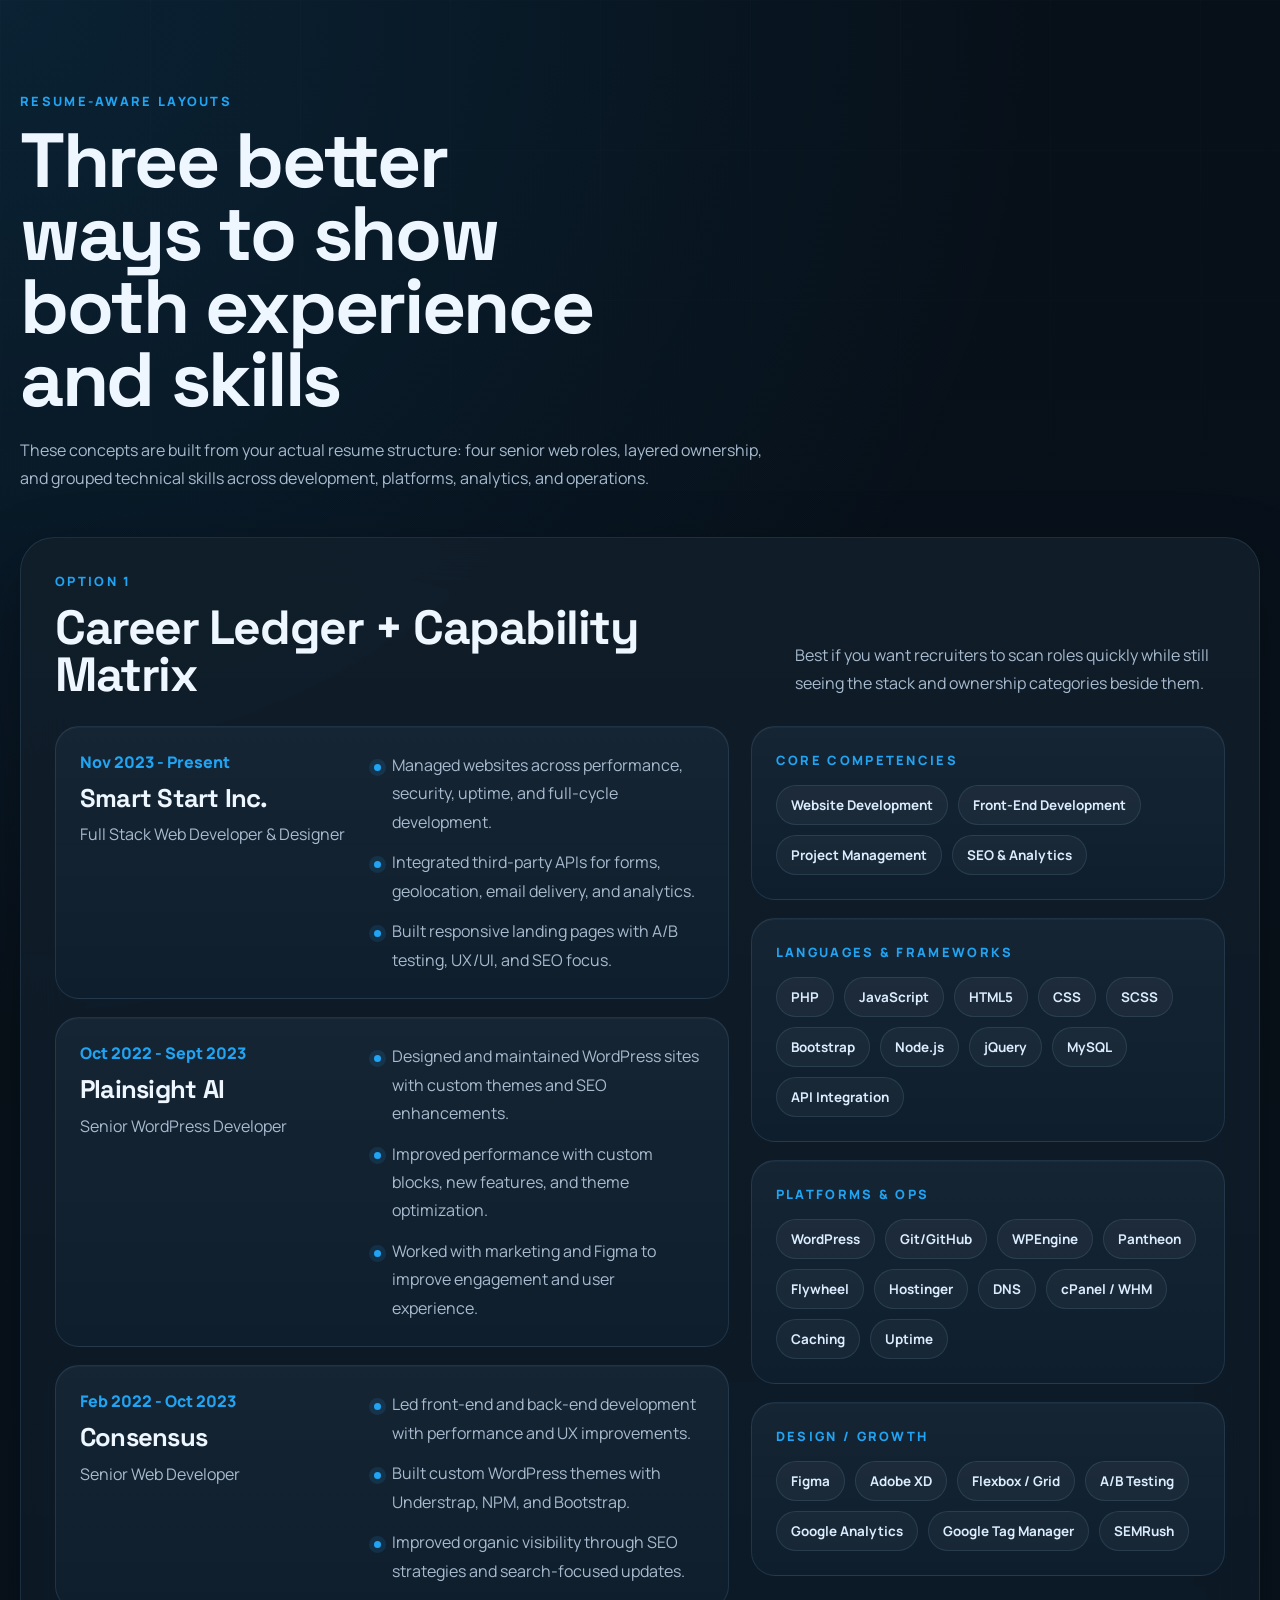
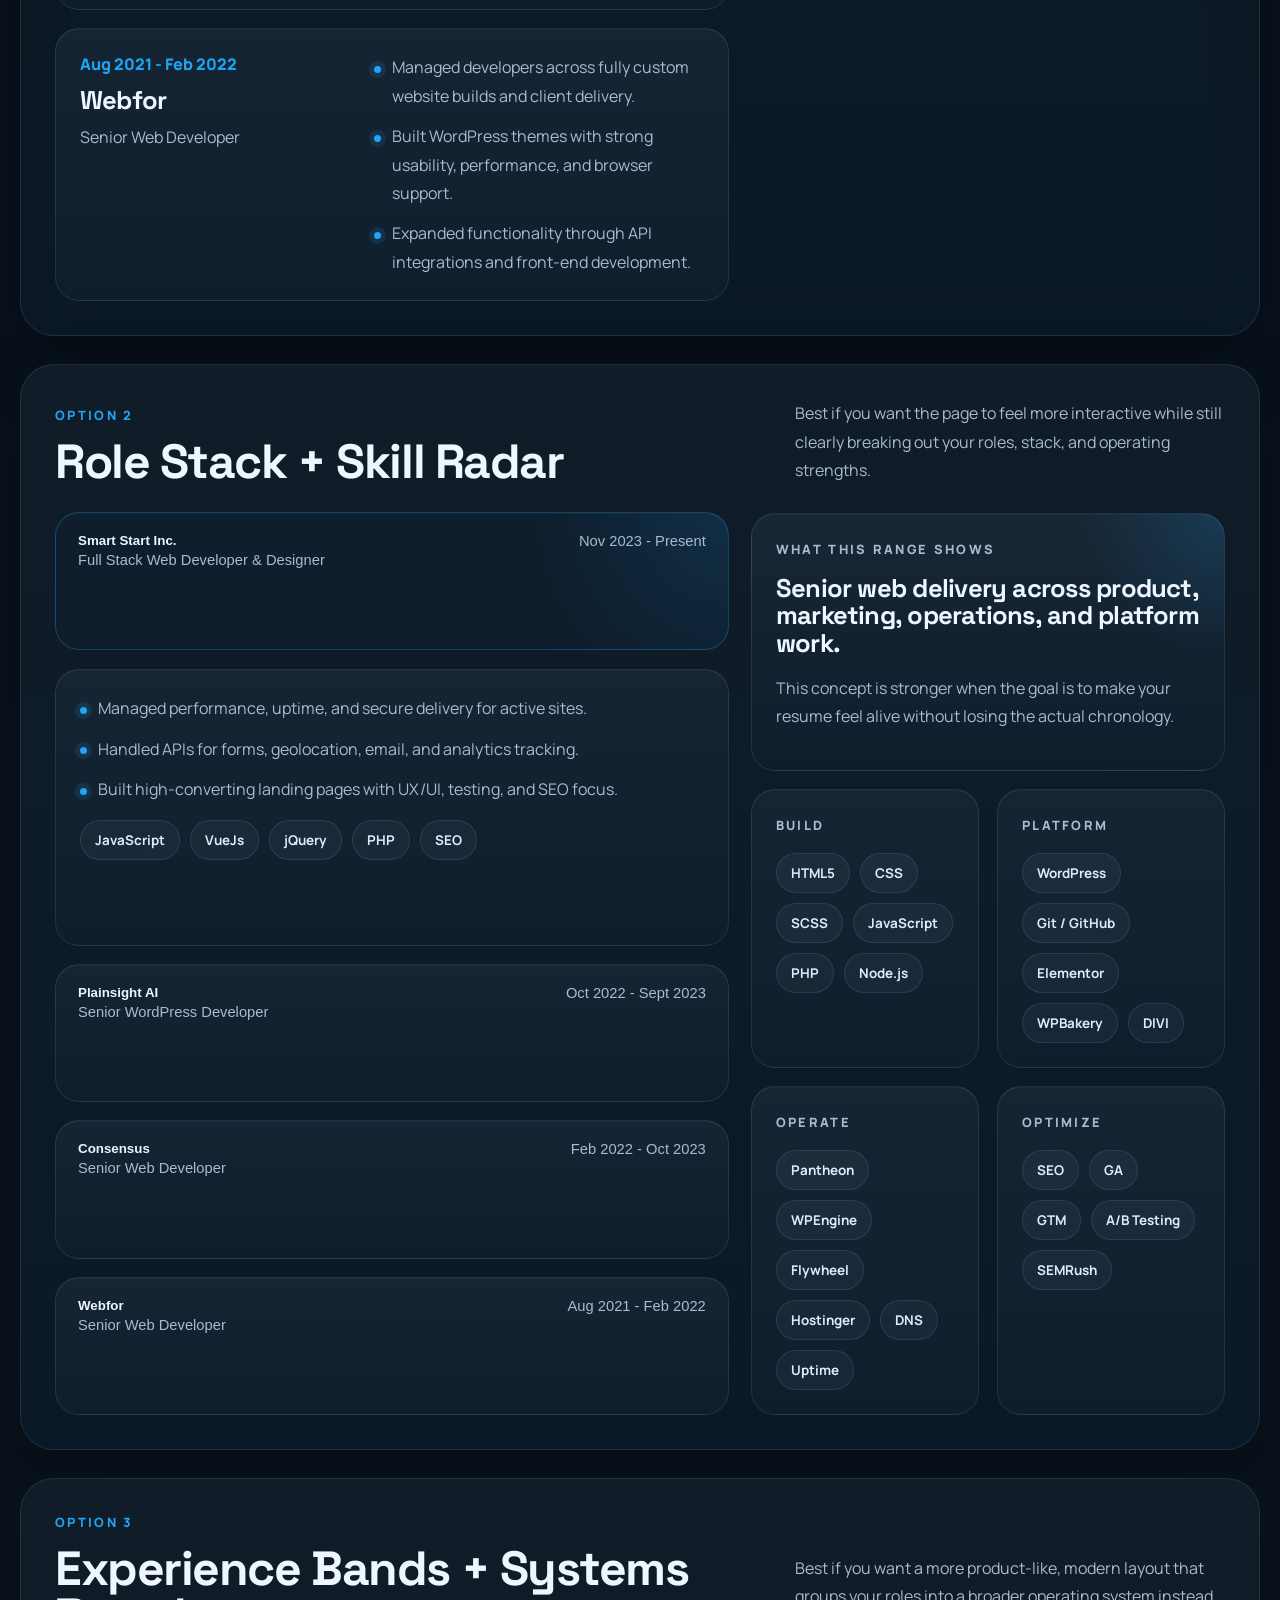
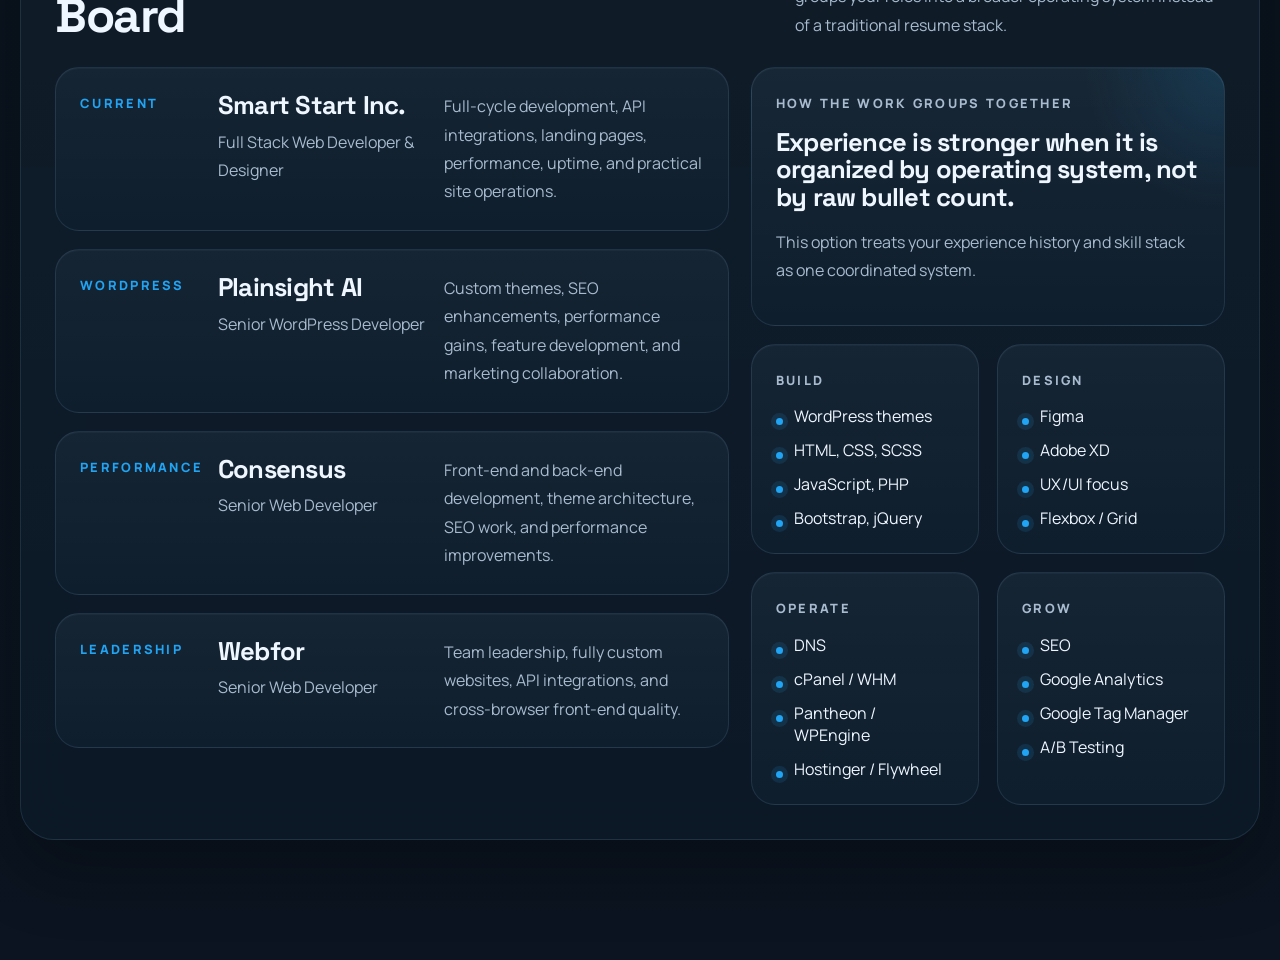
==== prototype/resume-aware-sections/index.html @ 576b7fcd "✅ Adds resume-aware section layouts." ====
<!DOCTYPE html>
<html lang="en">
  <head>
    <meta charset="UTF-8" />
    <meta name="viewport" content="width=device-width, initial-scale=1.0" />
    <title>Resume-Aware Section Explorations</title>
    <link rel="preconnect" href="https://fonts.googleapis.com" />
    <link rel="preconnect" href="https://fonts.gstatic.com" crossorigin />
    <link
      href="https://fonts.googleapis.com/css2?family=Space+Grotesk:wght@400;500;700&family=Manrope:wght@400;500;700&display=swap"
      rel="stylesheet"
    />
    <link rel="stylesheet" href="./styles.css" />
  </head>
  <body>
    <main class="page-shell">
      <header class="page-hero reveal">
        <p class="eyebrow">Resume-Aware Layouts</p>
        <h1>Three better ways to show both experience and skills</h1>
        <p class="hero-copy">
          These concepts are built from your actual resume structure: four senior
          web roles, layered ownership, and grouped technical skills across
          development, platforms, analytics, and operations.
        </p>
      </header>

      <section class="concept reveal" id="ledger-layout">
        <div class="concept-heading">
          <div>
            <p class="concept-label">Option 1</p>
            <h2>Career Ledger + Capability Matrix</h2>
          </div>
          <p class="concept-summary">
            Best if you want recruiters to scan roles quickly while still seeing
            the stack and ownership categories beside them.
          </p>
        </div>

        <div class="ledger-layout">
          <div class="career-ledger">
            <article class="role-card">
              <div class="role-meta">
                <p class="role-date">Nov 2023 - Present</p>
                <h3>Smart Start Inc.</h3>
                <p class="role-title">Full Stack Web Developer & Designer</p>
              </div>
              <ul class="role-points">
                <li>Managed websites across performance, security, uptime, and full-cycle development.</li>
                <li>Integrated third-party APIs for forms, geolocation, email delivery, and analytics.</li>
                <li>Built responsive landing pages with A/B testing, UX/UI, and SEO focus.</li>
              </ul>
            </article>

            <article class="role-card">
              <div class="role-meta">
                <p class="role-date">Oct 2022 - Sept 2023</p>
                <h3>Plainsight AI</h3>
                <p class="role-title">Senior WordPress Developer</p>
              </div>
              <ul class="role-points">
                <li>Designed and maintained WordPress sites with custom themes and SEO enhancements.</li>
                <li>Improved performance with custom blocks, new features, and theme optimization.</li>
                <li>Worked with marketing and Figma to improve engagement and user experience.</li>
              </ul>
            </article>

            <article class="role-card">
              <div class="role-meta">
                <p class="role-date">Feb 2022 - Oct 2023</p>
                <h3>Consensus</h3>
                <p class="role-title">Senior Web Developer</p>
              </div>
              <ul class="role-points">
                <li>Led front-end and back-end development with performance and UX improvements.</li>
                <li>Built custom WordPress themes with Understrap, NPM, and Bootstrap.</li>
                <li>Improved organic visibility through SEO strategies and search-focused updates.</li>
              </ul>
            </article>

            <article class="role-card">
              <div class="role-meta">
                <p class="role-date">Aug 2021 - Feb 2022</p>
                <h3>Webfor</h3>
                <p class="role-title">Senior Web Developer</p>
              </div>
              <ul class="role-points">
                <li>Managed developers across fully custom website builds and client delivery.</li>
                <li>Built WordPress themes with strong usability, performance, and browser support.</li>
                <li>Expanded functionality through API integrations and front-end development.</li>
              </ul>
            </article>
          </div>

          <aside class="capability-matrix">
            <div class="matrix-card">
              <p class="mini-label">Core Competencies</p>
              <div class="chip-cluster">
                <span>Website Development</span>
                <span>Front-End Development</span>
                <span>Project Management</span>
                <span>SEO & Analytics</span>
              </div>
            </div>

            <div class="matrix-card">
              <p class="mini-label">Languages & Frameworks</p>
              <div class="chip-cluster">
                <span>PHP</span>
                <span>JavaScript</span>
                <span>HTML5</span>
                <span>CSS</span>
                <span>SCSS</span>
                <span>Bootstrap</span>
                <span>Node.js</span>
                <span>jQuery</span>
                <span>MySQL</span>
                <span>API Integration</span>
              </div>
            </div>

            <div class="matrix-card">
              <p class="mini-label">Platforms & Ops</p>
              <div class="chip-cluster">
                <span>WordPress</span>
                <span>Git/GitHub</span>
                <span>WPEngine</span>
                <span>Pantheon</span>
                <span>Flywheel</span>
                <span>Hostinger</span>
                <span>DNS</span>
                <span>cPanel / WHM</span>
                <span>Caching</span>
                <span>Uptime</span>
              </div>
            </div>

            <div class="matrix-card">
              <p class="mini-label">Design / Growth</p>
              <div class="chip-cluster">
                <span>Figma</span>
                <span>Adobe XD</span>
                <span>Flexbox / Grid</span>
                <span>A/B Testing</span>
                <span>Google Analytics</span>
                <span>Google Tag Manager</span>
                <span>SEMRush</span>
              </div>
            </div>
          </aside>
        </div>
      </section>

      <section class="concept reveal" id="accordion-layout">
        <div class="concept-heading">
          <div>
            <p class="concept-label">Option 2</p>
            <h2>Role Stack + Skill Radar</h2>
          </div>
          <p class="concept-summary">
            Best if you want the page to feel more interactive while still
            clearly breaking out your roles, stack, and operating strengths.
          </p>
        </div>

        <div class="accordion-layout">
          <div class="role-stack">
            <button class="role-toggle is-active" type="button" data-role="smartstart">
              <span>
                <strong>Smart Start Inc.</strong>
                <small>Full Stack Web Developer & Designer</small>
              </span>
              <em>Nov 2023 - Present</em>
            </button>
            <div class="role-panel is-active" data-role-panel="smartstart">
              <ul class="role-points">
                <li>Managed performance, uptime, and secure delivery for active sites.</li>
                <li>Handled APIs for forms, geolocation, email, and analytics tracking.</li>
                <li>Built high-converting landing pages with UX/UI, testing, and SEO focus.</li>
              </ul>
              <div class="panel-tags">
                <span>JavaScript</span>
                <span>VueJs</span>
                <span>jQuery</span>
                <span>PHP</span>
                <span>SEO</span>
              </div>
            </div>

            <button class="role-toggle" type="button" data-role="plainsight">
              <span>
                <strong>Plainsight AI</strong>
                <small>Senior WordPress Developer</small>
              </span>
              <em>Oct 2022 - Sept 2023</em>
            </button>
            <div class="role-panel" data-role-panel="plainsight">
              <ul class="role-points">
                <li>Built and maintained WordPress sites with custom themes and SEO enhancements.</li>
                <li>Improved engagement with custom blocks, features, and theme optimization.</li>
                <li>Collaborated with marketing in Figma to design and launch a new site.</li>
              </ul>
              <div class="panel-tags">
                <span>WordPress</span>
                <span>Custom Themes</span>
                <span>Figma</span>
                <span>Pantheon</span>
                <span>WPEngine</span>
              </div>
            </div>

            <button class="role-toggle" type="button" data-role="consensus">
              <span>
                <strong>Consensus</strong>
                <small>Senior Web Developer</small>
              </span>
              <em>Feb 2022 - Oct 2023</em>
            </button>
            <div class="role-panel" data-role-panel="consensus">
              <ul class="role-points">
                <li>Led front-end and back-end work with performance and UX improvement goals.</li>
                <li>Built custom themes using Understrap, NPM, and Bootstrap.</li>
                <li>Drove organic growth through SEO strategy and site improvements.</li>
              </ul>
              <div class="panel-tags">
                <span>Understrap</span>
                <span>NPM</span>
                <span>Bootstrap</span>
                <span>SEO</span>
                <span>Performance</span>
              </div>
            </div>

            <button class="role-toggle" type="button" data-role="webfor">
              <span>
                <strong>Webfor</strong>
                <small>Senior Web Developer</small>
              </span>
              <em>Aug 2021 - Feb 2022</em>
            </button>
            <div class="role-panel" data-role-panel="webfor">
              <ul class="role-points">
                <li>Managed developers on fully custom websites and client delivery.</li>
                <li>Built WordPress themes with a focus on usability and performance.</li>
                <li>Extended functionality with API integrations and front-end work.</li>
              </ul>
              <div class="panel-tags">
                <span>Leadership</span>
                <span>WordPress</span>
                <span>APIs</span>
                <span>Client Delivery</span>
                <span>Usability</span>
              </div>
            </div>
          </div>

          <aside class="skill-radar">
            <div class="radar-card radar-card-large">
              <p class="mini-label">What This Range Shows</p>
              <h3>Senior web delivery across product, marketing, operations, and platform work.</h3>
              <p>
                This concept is stronger when the goal is to make your resume feel
                alive without losing the actual chronology.
              </p>
            </div>

            <div class="radar-card">
              <p class="mini-label">Build</p>
              <div class="chip-cluster">
                <span>HTML5</span>
                <span>CSS</span>
                <span>SCSS</span>
                <span>JavaScript</span>
                <span>PHP</span>
                <span>Node.js</span>
              </div>
            </div>

            <div class="radar-card">
              <p class="mini-label">Platform</p>
              <div class="chip-cluster">
                <span>WordPress</span>
                <span>Git / GitHub</span>
                <span>Elementor</span>
                <span>WPBakery</span>
                <span>DIVI</span>
              </div>
            </div>

            <div class="radar-card">
              <p class="mini-label">Operate</p>
              <div class="chip-cluster">
                <span>Pantheon</span>
                <span>WPEngine</span>
                <span>Flywheel</span>
                <span>Hostinger</span>
                <span>DNS</span>
                <span>Uptime</span>
              </div>
            </div>

            <div class="radar-card">
              <p class="mini-label">Optimize</p>
              <div class="chip-cluster">
                <span>SEO</span>
                <span>GA</span>
                <span>GTM</span>
                <span>A/B Testing</span>
                <span>SEMRush</span>
              </div>
            </div>
          </aside>
        </div>
      </section>

      <section class="concept reveal" id="systems-layout">
        <div class="concept-heading">
          <div>
            <p class="concept-label">Option 3</p>
            <h2>Experience Bands + Systems Board</h2>
          </div>
          <p class="concept-summary">
            Best if you want a more product-like, modern layout that groups your
            roles into a broader operating system instead of a traditional resume stack.
          </p>
        </div>

        <div class="systems-layout">
          <div class="experience-bands">
            <article class="band-card">
              <p class="band-kicker">Current</p>
              <div>
                <h3>Smart Start Inc.</h3>
                <p class="band-role">Full Stack Web Developer & Designer</p>
              </div>
              <p class="band-copy">
                Full-cycle development, API integrations, landing pages, performance, uptime,
                and practical site operations.
              </p>
            </article>

            <article class="band-card">
              <p class="band-kicker">WordPress</p>
              <div>
                <h3>Plainsight AI</h3>
                <p class="band-role">Senior WordPress Developer</p>
              </div>
              <p class="band-copy">
                Custom themes, SEO enhancements, performance gains, feature development,
                and marketing collaboration.
              </p>
            </article>

            <article class="band-card">
              <p class="band-kicker">Performance</p>
              <div>
                <h3>Consensus</h3>
                <p class="band-role">Senior Web Developer</p>
              </div>
              <p class="band-copy">
                Front-end and back-end development, theme architecture, SEO work,
                and performance improvements.
              </p>
            </article>

            <article class="band-card">
              <p class="band-kicker">Leadership</p>
              <div>
                <h3>Webfor</h3>
                <p class="band-role">Senior Web Developer</p>
              </div>
              <p class="band-copy">
                Team leadership, fully custom websites, API integrations, and
                cross-browser front-end quality.
              </p>
            </article>
          </div>

          <div class="systems-board">
            <article class="systems-card systems-card-large">
              <p class="mini-label">How The Work Groups Together</p>
              <h3>Experience is stronger when it is organized by operating system, not by raw bullet count.</h3>
              <p>
                This option treats your experience history and skill stack as one
                coordinated system.
              </p>
            </article>

            <article class="systems-card">
              <p class="mini-label">Build</p>
              <ul class="mini-list">
                <li>WordPress themes</li>
                <li>HTML, CSS, SCSS</li>
                <li>JavaScript, PHP</li>
                <li>Bootstrap, jQuery</li>
              </ul>
            </article>

            <article class="systems-card">
              <p class="mini-label">Design</p>
              <ul class="mini-list">
                <li>Figma</li>
                <li>Adobe XD</li>
                <li>UX/UI focus</li>
                <li>Flexbox / Grid</li>
              </ul>
            </article>

            <article class="systems-card">
              <p class="mini-label">Operate</p>
              <ul class="mini-list">
                <li>DNS</li>
                <li>cPanel / WHM</li>
                <li>Pantheon / WPEngine</li>
                <li>Hostinger / Flywheel</li>
              </ul>
            </article>

            <article class="systems-card">
              <p class="mini-label">Grow</p>
              <ul class="mini-list">
                <li>SEO</li>
                <li>Google Analytics</li>
                <li>Google Tag Manager</li>
                <li>A/B Testing</li>
              </ul>
            </article>
          </div>
        </div>
      </section>
    </main>

    <script src="./app.js"></script>
  </body>
</html>
---- prototype/resume-aware-sections/styles.css ----
:root {
  --bg: #071019;
  --bg-soft: #0b1723;
  --surface: rgba(13, 26, 40, 0.82);
  --surface-strong: rgba(15, 31, 47, 0.95);
  --line: rgba(129, 185, 216, 0.14);
  --line-strong: rgba(32, 164, 243, 0.28);
  --text: #eef6ff;
  --text-soft: #a8bbcf;
  --accent: #20a4f3;
  --shadow: 0 28px 70px rgba(0, 0, 0, 0.3);
  --radius-xl: 34px;
  --radius-lg: 24px;
  --radius-md: 18px;
}

* {
  box-sizing: border-box;
}

html {
  scroll-behavior: smooth;
}

body {
  margin: 0;
  min-height: 100vh;
  background:
    radial-gradient(circle at top left, rgba(32, 164, 243, 0.12), transparent 24%),
    linear-gradient(180deg, #071019 0%, #0b1420 100%);
  color: var(--text);
  font-family: "Manrope", sans-serif;
}

body::before {
  content: "";
  position: fixed;
  inset: 0;
  pointer-events: none;
  background-image:
    linear-gradient(rgba(255, 255, 255, 0.015) 1px, transparent 1px),
    linear-gradient(90deg, rgba(255, 255, 255, 0.015) 1px, transparent 1px);
  background-size: 150px 150px;
  mask-image: linear-gradient(180deg, rgba(0, 0, 0, 0.82), transparent 90%);
}

.page-shell {
  width: min(1240px, calc(100% - 40px));
  margin: 0 auto;
  padding: 92px 0 120px;
}

.page-hero,
.concept {
  opacity: 0;
  transform: translateY(24px);
  transition:
    opacity 480ms ease,
    transform 480ms ease;
}

.page-hero.is-visible,
.concept.is-visible {
  opacity: 1;
  transform: translateY(0);
}

.page-hero {
  margin-bottom: 44px;
}

.eyebrow,
.concept-label,
.mini-label,
.band-kicker {
  margin: 0 0 14px;
  color: var(--accent);
  font-size: 0.8rem;
  font-weight: 800;
  letter-spacing: 0.18em;
  text-transform: uppercase;
}

h1,
h2,
h3 {
  margin: 0;
  font-family: "Space Grotesk", sans-serif;
  font-weight: 700;
  letter-spacing: -0.03em;
}

h1 {
  max-width: 12ch;
  font-size: clamp(3rem, 6vw, 5.3rem);
  line-height: 0.95;
}

h2 {
  font-size: clamp(2rem, 4vw, 3rem);
  line-height: 0.98;
}

h3 {
  font-size: clamp(1.22rem, 2vw, 1.75rem);
  line-height: 1.08;
}

.hero-copy,
.concept-summary,
.role-points li,
.role-title,
.band-copy,
.band-role,
.systems-card p,
.radar-card p {
  color: var(--text-soft);
  line-height: 1.78;
}

.hero-copy {
  max-width: 760px;
  margin-top: 20px;
}

.concept {
  margin-top: 28px;
  padding: 34px;
  border: 1px solid var(--line);
  border-radius: var(--radius-xl);
  background:
    linear-gradient(180deg, rgba(255, 255, 255, 0.02), transparent 100%),
    var(--surface);
  box-shadow: var(--shadow);
  backdrop-filter: blur(24px);
}

.concept-heading {
  display: flex;
  justify-content: space-between;
  gap: 24px;
  align-items: end;
  margin-bottom: 28px;
}

.concept-summary {
  max-width: 430px;
  margin: 0;
}

.ledger-layout,
.accordion-layout,
.systems-layout {
  display: grid;
  grid-template-columns: minmax(0, 1.35fr) minmax(300px, 0.95fr);
  gap: 22px;
}

.career-ledger,
.role-stack,
.experience-bands,
.capability-matrix,
.skill-radar,
.systems-board {
  display: grid;
  gap: 18px;
}

.role-card,
.matrix-card,
.role-toggle,
.role-panel,
.radar-card,
.band-card,
.systems-card {
  border: 1px solid var(--line);
  border-radius: var(--radius-lg);
  background:
    linear-gradient(180deg, rgba(255, 255, 255, 0.03), transparent),
    var(--surface-strong);
  box-shadow: inset 0 1px 0 rgba(255, 255, 255, 0.03);
}

.role-card,
.matrix-card,
.role-panel,
.radar-card,
.band-card,
.systems-card {
  padding: 24px;
}

.role-card {
  display: grid;
  grid-template-columns: minmax(220px, 0.9fr) minmax(0, 1.1fr);
  gap: 24px;
}

.role-date {
  margin: 0 0 12px;
  color: var(--accent);
  font-weight: 800;
}

.role-title,
.band-role {
  margin-top: 8px;
}

.role-points,
.mini-list {
  margin: 0;
  padding: 0;
  list-style: none;
}

.role-points li,
.mini-list li {
  position: relative;
  padding-left: 18px;
}

.role-points li + li,
.mini-list li + li {
  margin-top: 12px;
}

.role-points li::before,
.mini-list li::before {
  content: "";
  position: absolute;
  left: 0;
  top: 0.8em;
  width: 7px;
  height: 7px;
  border-radius: 50%;
  background: var(--accent);
  box-shadow: 0 0 0 5px rgba(32, 164, 243, 0.12);
}

.capability-matrix {
  align-content: start;
}

.matrix-card,
.radar-card,
.systems-card {
  min-height: 150px;
}

.chip-cluster,
.panel-tags {
  display: flex;
  flex-wrap: wrap;
  gap: 10px;
  margin-top: 16px;
}

.chip-cluster span,
.panel-tags span {
  padding: 10px 14px;
  border: 1px solid var(--line);
  border-radius: 999px;
  background: rgba(255, 255, 255, 0.04);
  color: #dcecff;
  font-size: 0.84rem;
  font-weight: 700;
}

.role-toggle {
  display: flex;
  justify-content: space-between;
  gap: 18px;
  width: 100%;
  padding: 20px 22px;
  color: var(--text);
  text-align: left;
  cursor: pointer;
  transition:
    border-color 180ms ease,
    transform 180ms ease,
    background 180ms ease;
}

.role-toggle span {
  display: grid;
  gap: 4px;
}

.role-toggle small,
.role-toggle em {
  color: var(--text-soft);
  font-size: 0.92rem;
  font-style: normal;
}

.role-toggle.is-active,
.role-toggle:hover,
.role-toggle:focus-visible {
  border-color: var(--line-strong);
  background:
    radial-gradient(circle at right top, rgba(32, 164, 243, 0.12), transparent 28%),
    var(--surface-strong);
  transform: translateY(-1px);
  outline: none;
}

.role-panel {
  display: none;
}

.role-panel.is-active {
  display: block;
}

.skill-radar {
  grid-template-columns: repeat(2, minmax(0, 1fr));
}

.radar-card-large {
  grid-column: span 2;
  background:
    radial-gradient(circle at top right, rgba(32, 164, 243, 0.16), transparent 26%),
    linear-gradient(180deg, rgba(255, 255, 255, 0.04), transparent),
    var(--surface-strong);
}

.experience-bands {
  align-content: start;
}

.band-card {
  display: grid;
  grid-template-columns: 120px minmax(200px, 0.8fr) minmax(0, 1fr);
  gap: 18px;
  align-items: start;
}

.band-kicker {
  margin-top: 2px;
}

.band-copy {
  margin: 0;
}

.systems-board {
  grid-template-columns: repeat(2, minmax(0, 1fr));
}

.systems-card-large {
  grid-column: span 2;
  background:
    radial-gradient(circle at top right, rgba(32, 164, 243, 0.14), transparent 26%),
    linear-gradient(180deg, rgba(255, 255, 255, 0.04), transparent),
    var(--surface-strong);
}

@media (max-width: 1040px) {
  .ledger-layout,
  .accordion-layout,
  .systems-layout,
  .role-card,
  .band-card {
    grid-template-columns: 1fr;
  }

  .concept-heading {
    display: grid;
  }

  .concept-summary {
    max-width: 100%;
  }
}

@media (max-width: 720px) {
  .page-shell {
    width: min(100% - 20px, 720px);
    padding: 72px 0 88px;
  }

  .concept {
    padding: 22px;
  }

  .skill-radar,
  .systems-board {
    grid-template-columns: 1fr;
  }

  .radar-card-large,
  .systems-card-large {
    grid-column: span 1;
  }

  .role-toggle {
    display: grid;
  }
}

@media (prefers-reduced-motion: reduce) {
  html {
    scroll-behavior: auto;
  }

  .page-hero,
  .concept,
  .role-toggle {
    transition: none;
  }
}
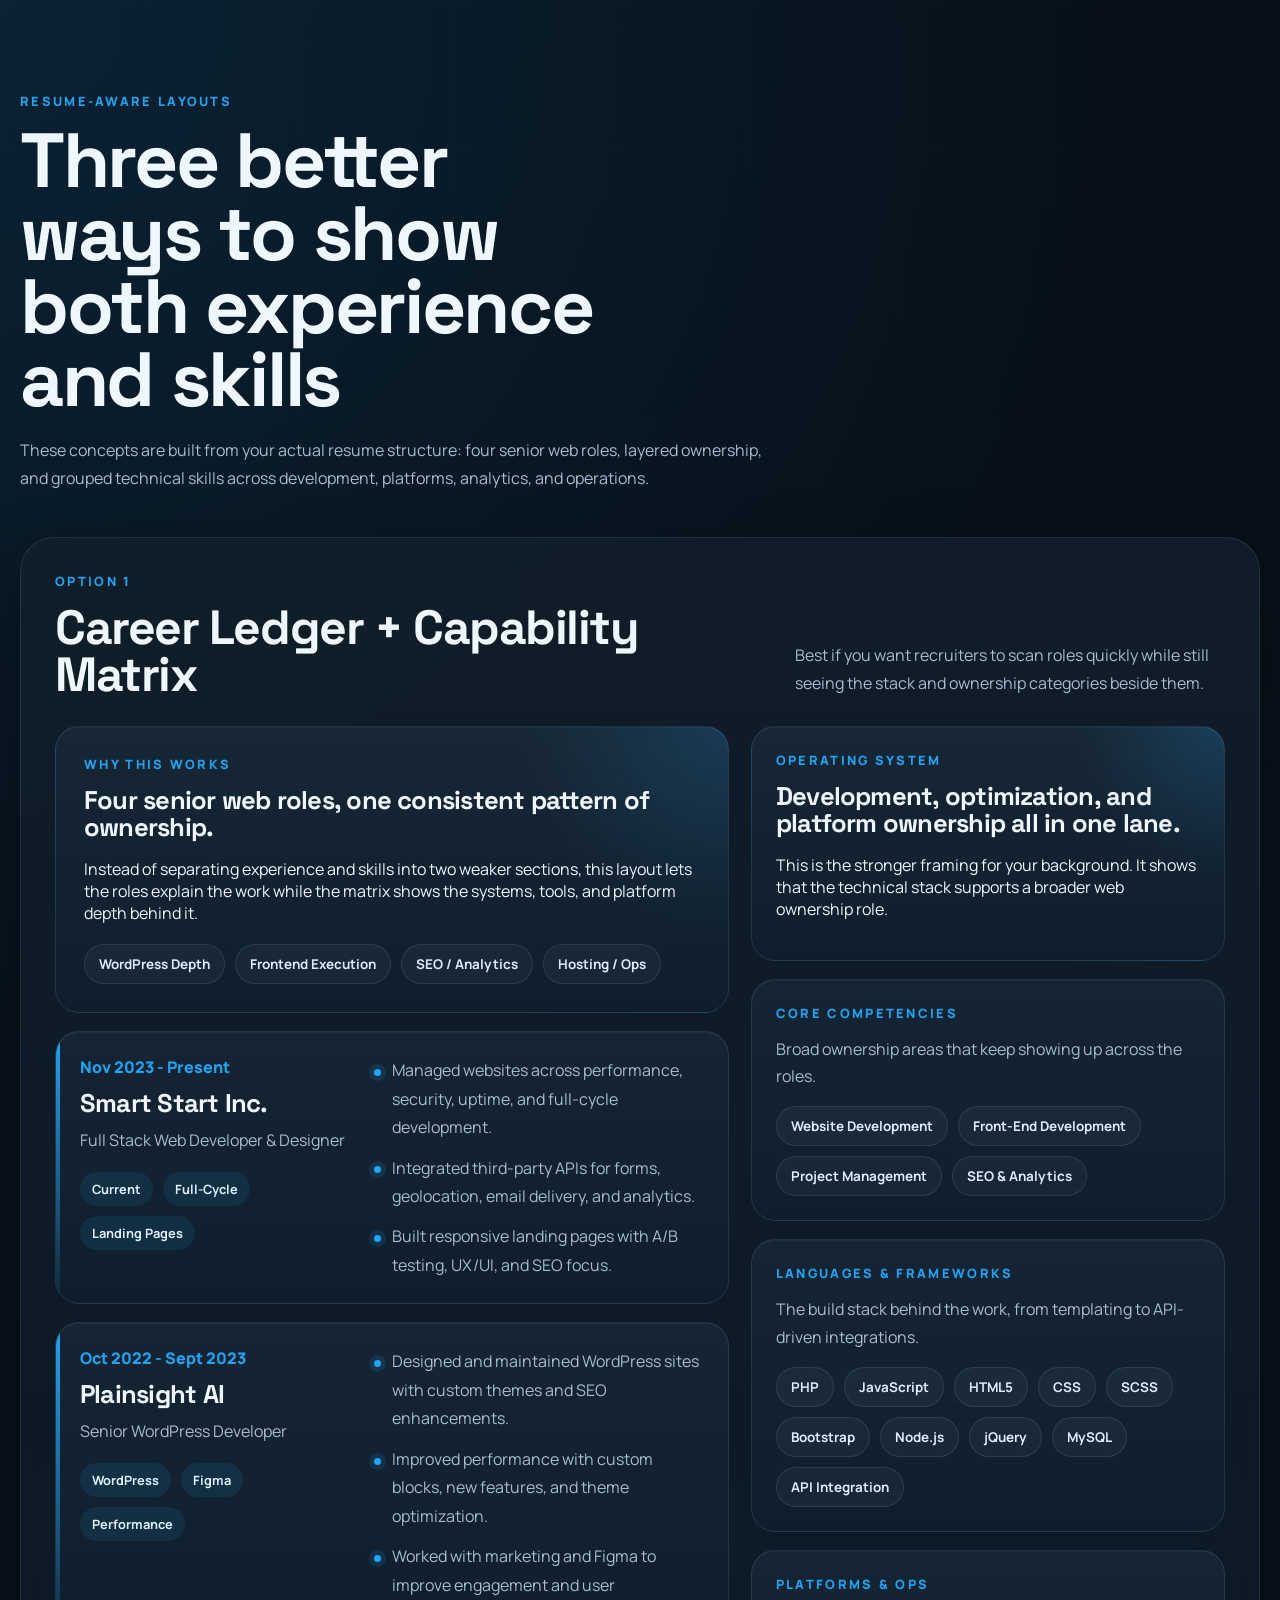
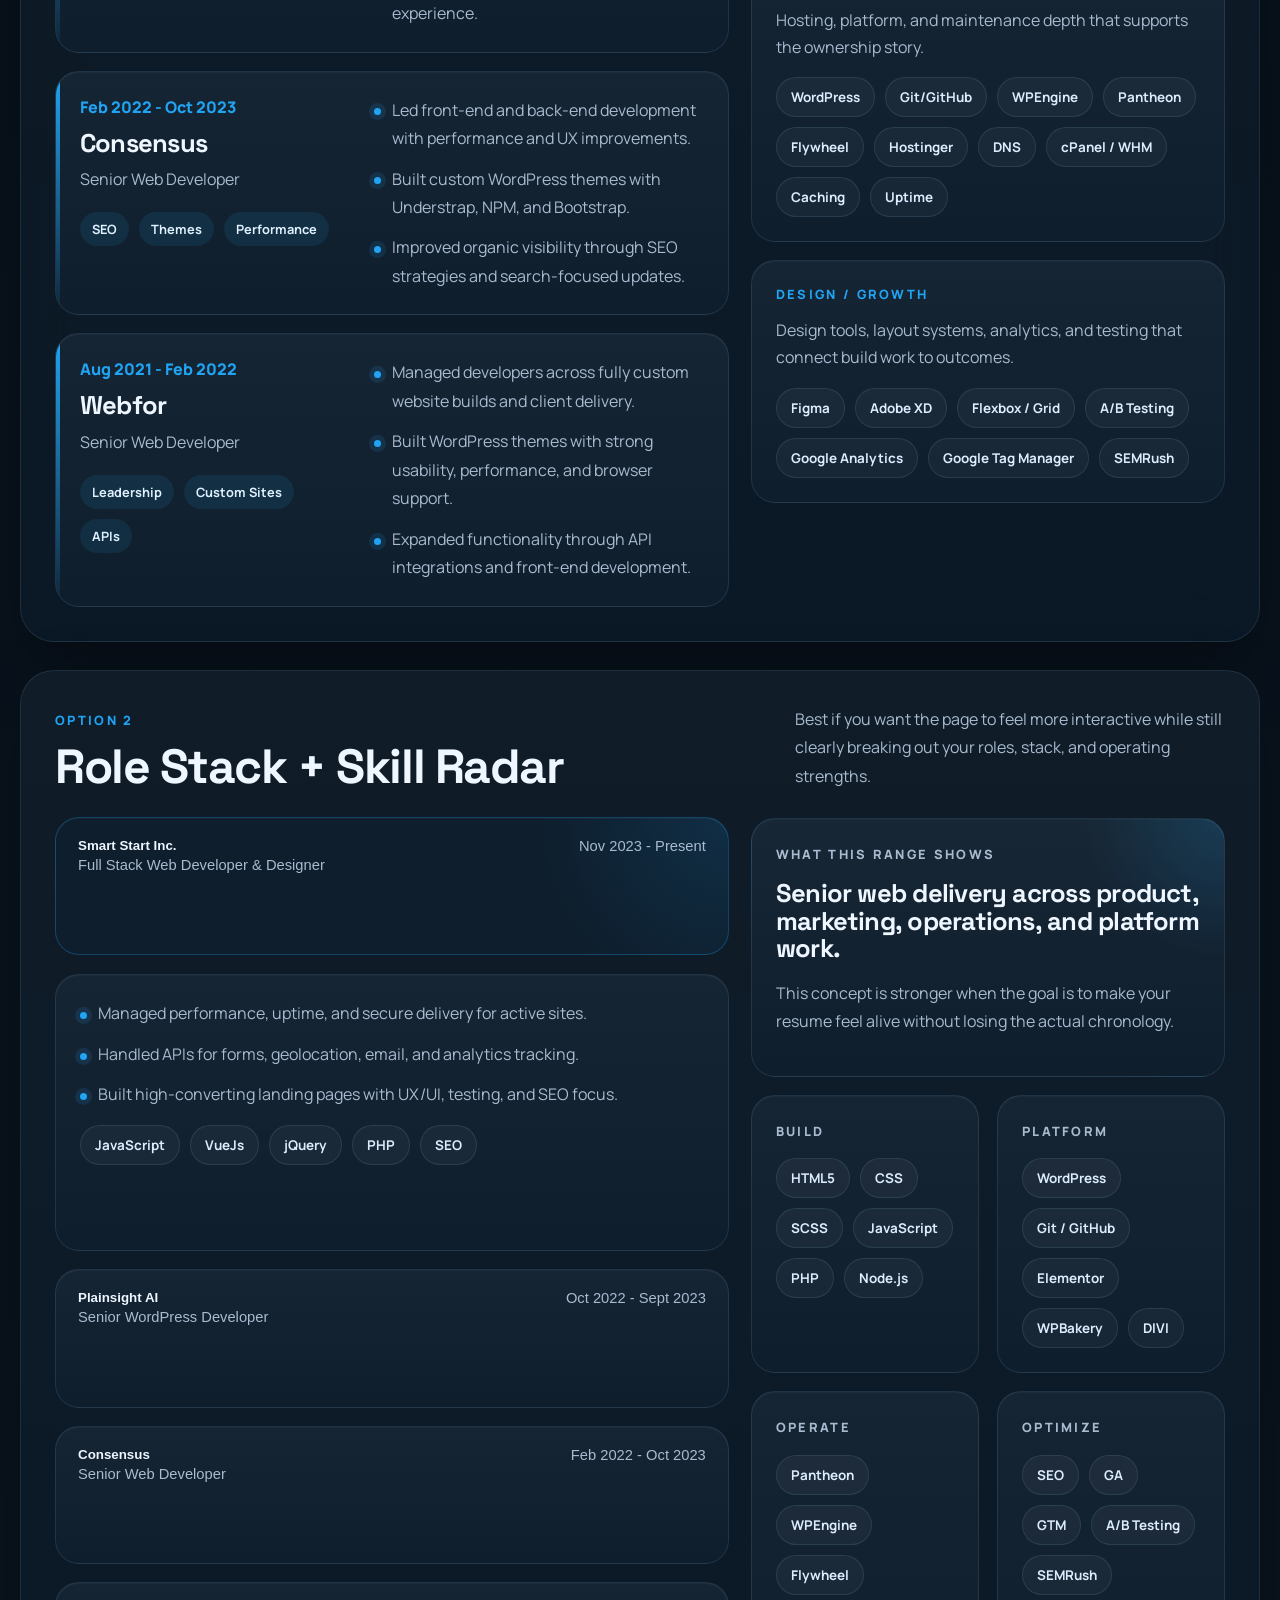
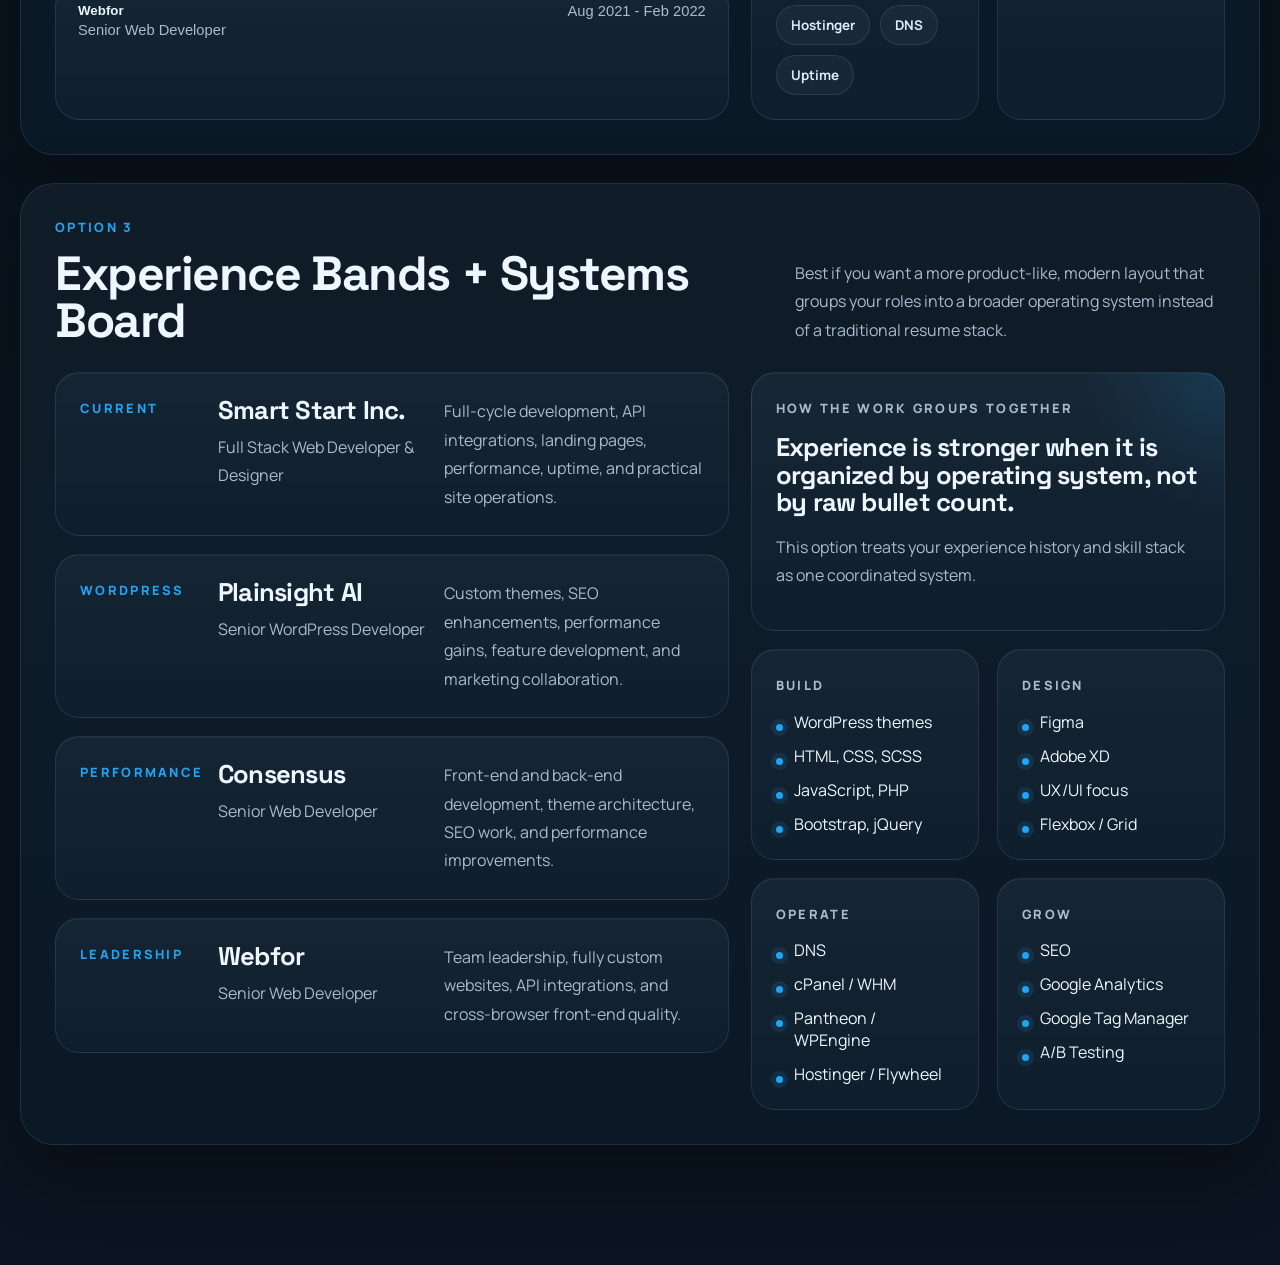
==== commit 2c78551c: "🔧 Refines resume-aware option one." ====
--- a/prototype/resume-aware-sections/index.html
+++ b/prototype/resume-aware-sections/index.html
@@ -38,11 +38,32 @@
 
         <div class="ledger-layout">
           <div class="career-ledger">
+            <article class="ledger-intro">
+              <p class="mini-label">Why This Works</p>
+              <h3>Four senior web roles, one consistent pattern of ownership.</h3>
+              <p>
+                Instead of separating experience and skills into two weaker sections,
+                this layout lets the roles explain the work while the matrix shows the
+                systems, tools, and platform depth behind it.
+              </p>
+              <div class="chip-cluster chip-cluster-soft">
+                <span>WordPress Depth</span>
+                <span>Frontend Execution</span>
+                <span>SEO / Analytics</span>
+                <span>Hosting / Ops</span>
+              </div>
+            </article>
+
             <article class="role-card">
               <div class="role-meta">
                 <p class="role-date">Nov 2023 - Present</p>
                 <h3>Smart Start Inc.</h3>
                 <p class="role-title">Full Stack Web Developer & Designer</p>
+                <div class="role-tags">
+                  <span>Current</span>
+                  <span>Full-Cycle</span>
+                  <span>Landing Pages</span>
+                </div>
               </div>
               <ul class="role-points">
                 <li>Managed websites across performance, security, uptime, and full-cycle development.</li>
@@ -56,6 +77,11 @@
                 <p class="role-date">Oct 2022 - Sept 2023</p>
                 <h3>Plainsight AI</h3>
                 <p class="role-title">Senior WordPress Developer</p>
+                <div class="role-tags">
+                  <span>WordPress</span>
+                  <span>Figma</span>
+                  <span>Performance</span>
+                </div>
               </div>
               <ul class="role-points">
                 <li>Designed and maintained WordPress sites with custom themes and SEO enhancements.</li>
@@ -69,6 +95,11 @@
                 <p class="role-date">Feb 2022 - Oct 2023</p>
                 <h3>Consensus</h3>
                 <p class="role-title">Senior Web Developer</p>
+                <div class="role-tags">
+                  <span>SEO</span>
+                  <span>Themes</span>
+                  <span>Performance</span>
+                </div>
               </div>
               <ul class="role-points">
                 <li>Led front-end and back-end development with performance and UX improvements.</li>
@@ -82,6 +113,11 @@
                 <p class="role-date">Aug 2021 - Feb 2022</p>
                 <h3>Webfor</h3>
                 <p class="role-title">Senior Web Developer</p>
+                <div class="role-tags">
+                  <span>Leadership</span>
+                  <span>Custom Sites</span>
+                  <span>APIs</span>
+                </div>
               </div>
               <ul class="role-points">
                 <li>Managed developers across fully custom website builds and client delivery.</li>
@@ -92,8 +128,20 @@
           </div>
 
           <aside class="capability-matrix">
+            <div class="matrix-card matrix-card-featured">
+              <p class="mini-label">Operating System</p>
+              <h3>Development, optimization, and platform ownership all in one lane.</h3>
+              <p>
+                This is the stronger framing for your background. It shows that
+                the technical stack supports a broader web ownership role.
+              </p>
+            </div>
+
             <div class="matrix-card">
               <p class="mini-label">Core Competencies</p>
+              <p class="matrix-copy">
+                Broad ownership areas that keep showing up across the roles.
+              </p>
               <div class="chip-cluster">
                 <span>Website Development</span>
                 <span>Front-End Development</span>
@@ -104,6 +152,9 @@
 
             <div class="matrix-card">
               <p class="mini-label">Languages & Frameworks</p>
+              <p class="matrix-copy">
+                The build stack behind the work, from templating to API-driven integrations.
+              </p>
               <div class="chip-cluster">
                 <span>PHP</span>
                 <span>JavaScript</span>
@@ -120,6 +171,9 @@
 
             <div class="matrix-card">
               <p class="mini-label">Platforms & Ops</p>
+              <p class="matrix-copy">
+                Hosting, platform, and maintenance depth that supports the ownership story.
+              </p>
               <div class="chip-cluster">
                 <span>WordPress</span>
                 <span>Git/GitHub</span>
@@ -136,6 +190,9 @@
 
             <div class="matrix-card">
               <p class="mini-label">Design / Growth</p>
+              <p class="matrix-copy">
+                Design tools, layout systems, analytics, and testing that connect build work to outcomes.
+              </p>
               <div class="chip-cluster">
                 <span>Figma</span>
                 <span>Adobe XD</span>
--- a/prototype/resume-aware-sections/styles.css
+++ b/prototype/resume-aware-sections/styles.css
@@ -181,6 +181,7 @@
   box-shadow: inset 0 1px 0 rgba(255, 255, 255, 0.03);
 }
 
+.ledger-intro,
 .role-card,
 .matrix-card,
 .role-panel,
@@ -190,10 +191,49 @@
   padding: 24px;
 }
 
+.ledger-intro {
+  padding: 28px;
+  border: 1px solid var(--line);
+  border-radius: var(--radius-lg);
+  background:
+    radial-gradient(circle at top right, rgba(32, 164, 243, 0.16), transparent 28%),
+    linear-gradient(180deg, rgba(255, 255, 255, 0.04), transparent),
+    var(--surface-strong);
+  box-shadow: inset 0 1px 0 rgba(255, 255, 255, 0.03);
+}
+
+.ledger-intro h3,
+.matrix-card h3 {
+  margin-bottom: 12px;
+}
+
 .role-card {
+  position: relative;
   display: grid;
   grid-template-columns: minmax(220px, 0.9fr) minmax(0, 1.1fr);
   gap: 24px;
+  overflow: hidden;
+  transition:
+    transform 180ms ease,
+    border-color 180ms ease,
+    box-shadow 180ms ease;
+}
+
+.role-card::before {
+  content: "";
+  position: absolute;
+  inset: 0 auto 0 0;
+  width: 4px;
+  background: linear-gradient(180deg, var(--accent), rgba(32, 164, 243, 0.06));
+}
+
+.role-card:hover,
+.role-card:focus-within {
+  transform: translateY(-3px);
+  border-color: var(--line-strong);
+  box-shadow:
+    inset 0 1px 0 rgba(255, 255, 255, 0.03),
+    0 24px 50px rgba(3, 10, 18, 0.28);
 }
 
 .role-date {
@@ -202,9 +242,29 @@
   font-weight: 800;
 }
 
+.role-meta h3 {
+  margin-bottom: 6px;
+}
+
 .role-title,
 .band-role {
   margin-top: 8px;
+}
+
+.role-tags {
+  display: flex;
+  flex-wrap: wrap;
+  gap: 10px;
+  margin-top: 18px;
+}
+
+.role-tags span {
+  padding: 8px 12px;
+  border-radius: 999px;
+  background: rgba(32, 164, 243, 0.1);
+  color: #dff0ff;
+  font-size: 0.8rem;
+  font-weight: 700;
 }
 
 .role-points,
@@ -240,12 +300,43 @@
 
 .capability-matrix {
   align-content: start;
+  position: sticky;
+  top: 24px;
 }
 
 .matrix-card,
 .radar-card,
 .systems-card {
   min-height: 150px;
+}
+
+.matrix-card {
+  transition:
+    border-color 180ms ease,
+    transform 180ms ease,
+    box-shadow 180ms ease;
+}
+
+.matrix-card:hover,
+.matrix-card:focus-within {
+  transform: translateY(-3px);
+  border-color: var(--line-strong);
+  box-shadow:
+    inset 0 1px 0 rgba(255, 255, 255, 0.03),
+    0 24px 48px rgba(3, 10, 18, 0.24);
+}
+
+.matrix-card-featured {
+  background:
+    radial-gradient(circle at top right, rgba(32, 164, 243, 0.18), transparent 28%),
+    linear-gradient(180deg, rgba(255, 255, 255, 0.04), transparent),
+    var(--surface-strong);
+}
+
+.matrix-copy {
+  margin: 0;
+  color: var(--text-soft);
+  line-height: 1.7;
 }
 
 .chip-cluster,
@@ -254,6 +345,14 @@
   flex-wrap: wrap;
   gap: 10px;
   margin-top: 16px;
+}
+
+.chip-cluster-soft {
+  margin-top: 20px;
+}
+
+.chip-cluster-soft span {
+  background: rgba(255, 255, 255, 0.06);
 }
 
 .chip-cluster span,
@@ -372,6 +471,10 @@
   .concept-summary {
     max-width: 100%;
   }
+
+  .capability-matrix {
+    position: static;
+  }
 }
 
 @media (max-width: 720px) {
